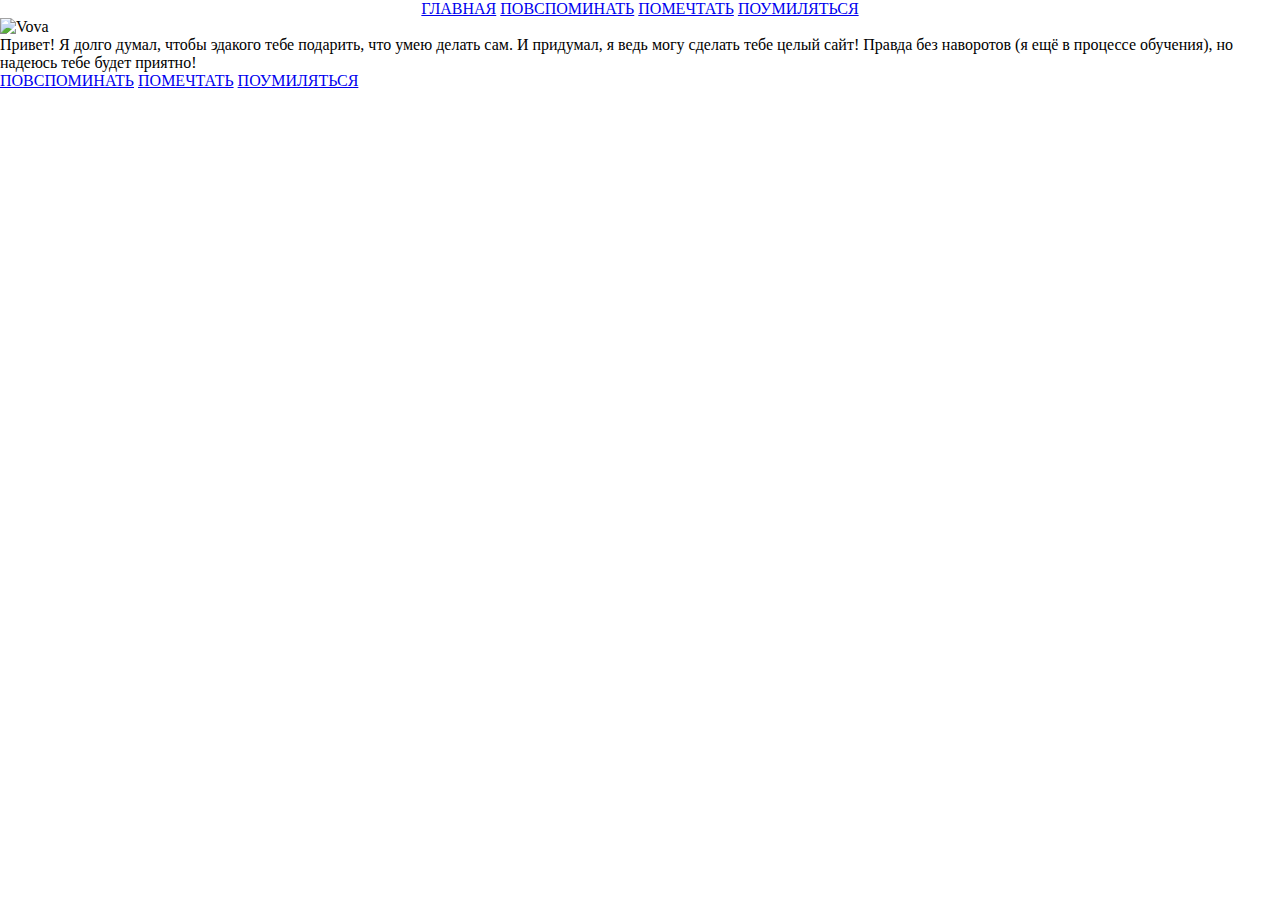
==== index.html @ 22deee35 "init" ====
<!DOCTYPE html>
<html lang="en">
<head>
  <meta charset="UTF-8">
  <meta name="viewport" content="width=device-width, initial-scale=1.0">
  <title>Подарок Ксюше</title>
  <link rel="stylesheet" href="./style.css">
  <link rel="icon" href="./img/hearts.png" type="image/png">
  <link href="https://fonts.googleapis.com/css2?family=Allura&family=Montserrat:wght@300;400;500;600;700&display=swap" rel="stylesheet">
</head>
<body>
  <header>
    <nav>
        <a href="./1.html" class="nav-btn">ГЛАВНАЯ</a>
        <a href="#about" class="nav-btn">ПОВСПОМИНАТЬ</a>
        <a href="#best" class="nav-btn">ПОМЕЧТАТЬ</a>
        <a href="#contacts" class="nav-btn">ПОУМИЛЯТЬСЯ</a>
    </nav>
  </header>
  <main class="main">
    <section class="hello-section">      
      <img src="" alt="Vova">
      <p>Привет! Я долго думал, чтобы эдакого тебе подарить, что умею делать сам. И придумал, я ведь могу сделать тебе целый сайт! Правда без наворотов (я ещё в процессе обучения), но надеюсь тебе будет приятно!</p>
      <div class="btn-container">
        <a href="#about" class="main-btn">ПОВСПОМИНАТЬ</a>
        <a href="#best" class="main-btn">ПОМЕЧТАТЬ</a>
        <a href="#contacts" class="main-btn">ПОУМИЛЯТЬСЯ</a>
      </div>
    </section>
    <section>

    </section>
    <section>

    </section>
    <section>

    </section>
  </main>
  
</body>
</html>
---- style.css ----
html,
body {
  max-width: 1440px;
  margin: 0 auto;
  padding: 0;
  scroll-behavior: smooth;
  user-select: none;
  -webkit-user-select: none;
  -moz-user-select: none;
  -ms-user-select: none; 
}

body {
  height: 100%;
  display: flex;
  flex-direction: column;
  align-items: center;
  overflow-x: hidden;
}

p {
  margin: 0;
}

.hello-container {
  display: flex;
  flex-direction: column;
  align-items: center;
}
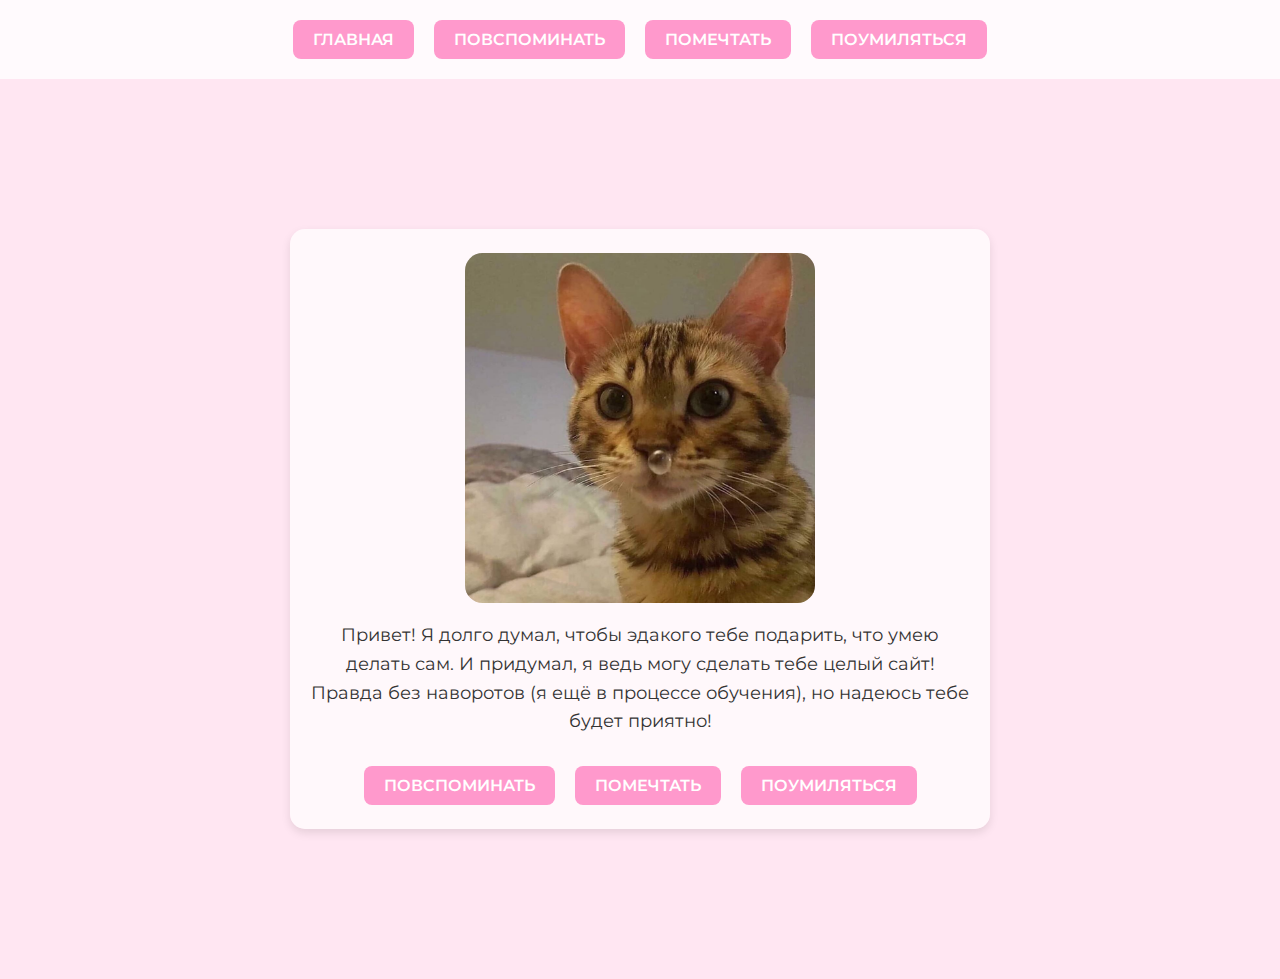
==== commit 9a93883a: "2:02" ====
--- a/index.html
+++ b/index.html
@@ -11,32 +11,22 @@
 <body>
   <header>
     <nav>
-        <a href="./1.html" class="nav-btn">ГЛАВНАЯ</a>
-        <a href="#about" class="nav-btn">ПОВСПОМИНАТЬ</a>
-        <a href="#best" class="nav-btn">ПОМЕЧТАТЬ</a>
-        <a href="#contacts" class="nav-btn">ПОУМИЛЯТЬСЯ</a>
+        <a href="./index.html" class="nav-btn">ГЛАВНАЯ</a>
+        <a href="./memory.html" class="nav-btn">ПОВСПОМИНАТЬ</a>
+        <a href="./dreams.html" class="nav-btn">ПОМЕЧТАТЬ</a>
+        <a href="./cat.html" class="nav-btn">ПОУМИЛЯТЬСЯ</a>
     </nav>
   </header>
   <main class="main">
     <section class="hello-section">      
-      <img src="" alt="Vova">
+      <img src="./img/Vova.jpg" alt="Vova">
       <p>Привет! Я долго думал, чтобы эдакого тебе подарить, что умею делать сам. И придумал, я ведь могу сделать тебе целый сайт! Правда без наворотов (я ещё в процессе обучения), но надеюсь тебе будет приятно!</p>
       <div class="btn-container">
-        <a href="#about" class="main-btn">ПОВСПОМИНАТЬ</a>
-        <a href="#best" class="main-btn">ПОМЕЧТАТЬ</a>
-        <a href="#contacts" class="main-btn">ПОУМИЛЯТЬСЯ</a>
+        <a href="./memory.html" class="main-btn">ПОВСПОМИНАТЬ</a>
+        <a href="/dreams.html" class="main-btn">ПОМЕЧТАТЬ</a>
+        <a href="./cat.html" class="main-btn">ПОУМИЛЯТЬСЯ</a>
       </div>
     </section>
-    <section>
-
-    </section>
-    <section>
-
-    </section>
-    <section>
-
-    </section>
-  </main>
-  
+  </main>  
 </body>
 </html>--- a/style.css
+++ b/style.css
@@ -1,29 +1,200 @@
-html,
+html {
+  box-sizing: border-box;
+}
+
+*, *::before, *::after {
+  box-sizing: inherit;
+}
+
 body {
-  max-width: 1440px;
-  margin: 0 auto;
+  margin: 0;
   padding: 0;
-  scroll-behavior: smooth;
-  user-select: none;
-  -webkit-user-select: none;
-  -moz-user-select: none;
-  -ms-user-select: none; 
-}
-
-body {
+  font-family: 'Montserrat', sans-serif;
+  background: #ffe6f2 url("https://via.placeholder.com/1920x1080?text=Фон") no-repeat center center fixed;
+  background-size: cover;
+  color: #333;
+}
+
+html, body {
+  margin: 0;
+  padding: 0;
   height: 100%;
+  overflow: hidden; /* Отключает прокрутку */
+}
+
+/* Хедер и навигация */
+header {
+  background: rgba(255, 255, 255, 0.8);
+  padding: 20px 0;
+}
+
+header nav {
+  display: flex;
+  justify-content: center;
+  gap: 20px;
+}
+
+.nav-btn {
+  text-decoration: none;
+  padding: 10px 20px;
+  background: #ff99cc;
+  border-radius: 8px;
+  color: #fff;
+  font-weight: 600;
+  transition: background 0.3s ease;
+}
+
+.nav-btn:hover {
+  background: #ff66b3;
+}
+
+/* Основная часть */
+main {
+  width: 100vw;
+  height: 100vh; /* Занимаем всю высоту окна */
+  display: flex;
+  justify-content: center;
+  align-items: center;
+  background: #ffe6f2; /* Пример фона */
+}
+
+/* Приветственный блок */
+.hello-section {
+  width: 700px;
+  height: 600px;
+  background: rgba(255,255,255,0.7);
+  border-radius: 15px;
+  padding: 20px;
+  text-align: center;
+  position: relative;
+  /* Убираем смещение по вертикали для ровного центрирования */
   display: flex;
   flex-direction: column;
-  align-items: center;
-  overflow-x: hidden;
-}
-
-p {
-  margin: 0;
-}
-
-.hello-container {
+  justify-content: center;
+  align-items: center;
+  box-shadow: 0 4px 10px rgba(0,0,0,0.1);
+}
+
+.hello-section img {
+  width: 350px;
+  height: 350px;
+  border-radius: 5%;
+  object-fit: cover;
+}
+
+.hello-section p {
+  font-size: 18px;
+  margin-bottom: 30px;
+  line-height: 1.6;
+}
+
+.btn-container {
+  display: flex;
+  justify-content: center;
+  gap: 20px;
+}
+
+.main-btn {
+  text-decoration: none;
+  background: #ff99cc;
+  color: #fff;
+  font-weight: 600;
+  padding: 10px 20px;
+  border-radius: 8px;
+  transition: background 0.3s ease;
+}
+
+.main-btn:hover {
+  background: #ff66b3;
+}
+
+/* Слайдер */
+.slider-section {
+  width: 700px;
+  height: 600px;
+  position: relative;
+  background: rgba(255,255,255,0.7);
+  padding: 20px;
+  border-radius: 15px;
+  box-shadow: 0 4px 10px rgba(0,0,0,0.1);
   display: flex;
   flex-direction: column;
-  align-items: center;
-}
+  justify-content: center;
+  align-items: center;
+}
+
+.slider-container {
+  width: 100%;
+  height: 100%;
+  overflow: hidden;
+  border-radius: 15px;
+  display: flex;
+  align-items: center;
+}
+
+.slider-track {
+  display: flex;
+  transition: transform 0.4s ease;
+}
+
+.slide {
+  min-width: 100%;
+  display: flex;
+  flex-direction: column;
+  align-items: center;
+  justify-content: center;
+}
+
+.slide img {
+  width: 400px;
+  height: 400px;
+  border-radius: 15px;
+  object-fit: cover;
+}
+
+.caption {
+  margin-top: 10px;
+  font-size: 16px;
+  color: #333;
+  text-align: center;
+}
+
+/* Кнопки управления слайдером по центру внизу */
+.slider-btn-container {
+  position: absolute;
+  bottom: 20px;
+  left: 50%;
+  transform: translateX(-50%);
+  display: flex;
+  gap: 10px;
+}
+
+.slider-btn {
+  background: transparent;
+  border: none;
+  cursor: pointer;
+  padding: 0;
+  transition: opacity 0.3s ease;
+}
+
+.slider-btn:hover {
+  opacity: 0.7;
+}
+
+/* Делаем стрелки чёрными */
+.slider-btn svg rect {
+  stroke: #000;
+}
+
+.slider-btn svg path {
+  stroke: #000;
+}
+
+/* Заголовки */
+h1, h2, h3, h4, h5, h6 {
+  font-family: 'Allura', cursive;
+  font-weight: 400;
+  color: #cc0066;
+  text-align: center;
+  margin-top: 0;
+}
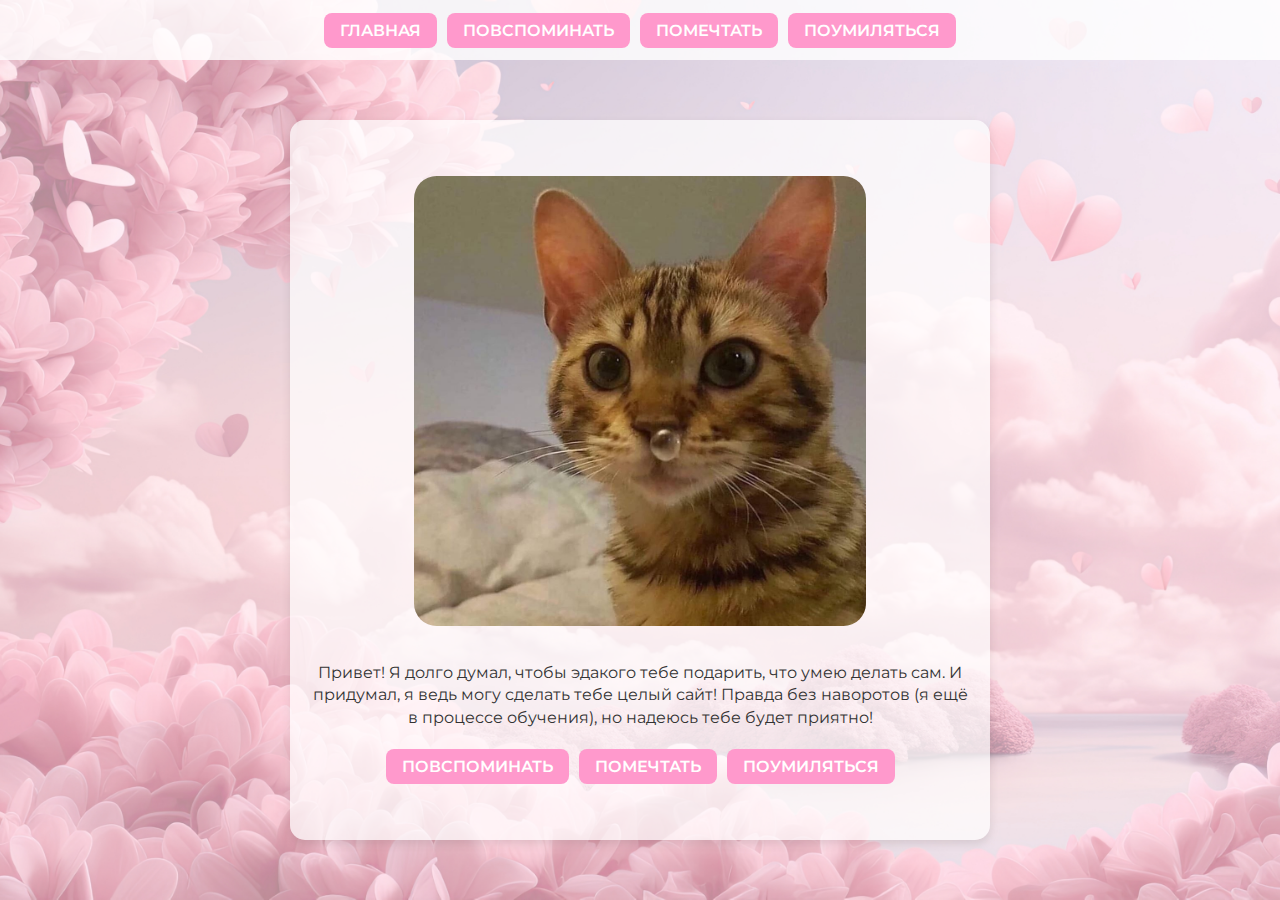
==== commit 00f527e1: "практически конец2" ====
--- a/index.html
+++ b/index.html
@@ -9,6 +9,17 @@
   <link href="https://fonts.googleapis.com/css2?family=Allura&family=Montserrat:wght@300;400;500;600;700&display=swap" rel="stylesheet">
 </head>
 <body>
+  <div class="hearts-container">
+    <div class="heart"><div class="heart-inner"></div></div>
+    <div class="heart"><div class="heart-inner"></div></div>
+    <div class="heart"><div class="heart-inner"></div></div>
+    <div class="heart"><div class="heart-inner"></div></div>
+    <div class="heart"><div class="heart-inner"></div></div>
+    <div class="heart"><div class="heart-inner"></div></div>
+    <div class="heart"><div class="heart-inner"></div></div>
+    <div class="heart"><div class="heart-inner"></div></div>
+    <div class="heart"><div class="heart-inner"></div></div>
+  </div>
   <header>
     <nav>
         <a href="./index.html" class="nav-btn">ГЛАВНАЯ</a>
--- a/style.css
+++ b/style.css
@@ -10,33 +10,38 @@
   margin: 0;
   padding: 0;
   font-family: 'Montserrat', sans-serif;
-  background: #ffe6f2 url("https://via.placeholder.com/1920x1080?text=Фон") no-repeat center center fixed;
+  background: #ffe6f2;
   background-size: cover;
   color: #333;
-}
-
-html, body {
-  margin: 0;
-  padding: 0;
   height: 100%;
-  overflow: hidden; /* Отключает прокрутку */
-}
-
-/* Хедер и навигация */
+  overflow: hidden; /* Отключаем прокрутку */
+  background-image: url('./img/vecteezy1.jpg');
+  background-size: cover; /* Масштабирует изображение, чтобы покрыть весь фон */
+  background-repeat: no-repeat; /* Предотвращает повторение изображения */
+  background-position: center center; /* Центрирует изображение */
+  
+}
+
+/* Задаём фиксированную высоту хедера */
 header {
   background: rgba(255, 255, 255, 0.8);
-  padding: 20px 0;
+  padding: 10px 0;
+  height: 60px;
+  box-sizing: border-box;
+  display: flex;
+  justify-content: center;
+  align-items: center;
 }
 
 header nav {
   display: flex;
   justify-content: center;
-  gap: 20px;
+  gap: 10px;
 }
 
 .nav-btn {
   text-decoration: none;
-  padding: 10px 20px;
+  padding: 8px 16px;
   background: #ff99cc;
   border-radius: 8px;
   color: #fff;
@@ -48,50 +53,54 @@
   background: #ff66b3;
 }
 
-/* Основная часть */
+/* Основная часть: занимаем высоту экрана за вычетом хедера */
 main {
   width: 100vw;
-  height: 100vh; /* Занимаем всю высоту окна */
-  display: flex;
-  justify-content: center;
-  align-items: center;
-  background: #ffe6f2; /* Пример фона */
+  height: calc(100vh - 60px);
+  display: flex;
+  justify-content: center;
+  align-items: center;
+
 }
 
 /* Приветственный блок */
 .hello-section {
-  width: 700px;
-  height: 600px;
+  width: 90vw;
+  max-width: 700px;
+  /* Нет жесткого height, только max-height */
+  max-height: 80vh; 
+  min-height: 80vh; 
   background: rgba(255,255,255,0.7);
   border-radius: 15px;
   padding: 20px;
   text-align: center;
   position: relative;
-  /* Убираем смещение по вертикали для ровного центрирования */
   display: flex;
   flex-direction: column;
-  justify-content: center;
-  align-items: center;
+  box-sizing: border-box;
   box-shadow: 0 4px 10px rgba(0,0,0,0.1);
+  justify-content: center;
+  align-items: center;
 }
 
 .hello-section img {
-  width: 350px;
-  height: 350px;
+  max-width: 80%;
+  max-height: 50vh;
   border-radius: 5%;
   object-fit: cover;
+  margin-bottom: 20px;
 }
 
 .hello-section p {
-  font-size: 18px;
-  margin-bottom: 30px;
-  line-height: 1.6;
+  font-size: 16px;
+  margin-bottom: 20px;
+  line-height: 1.4;
 }
 
 .btn-container {
   display: flex;
   justify-content: center;
-  gap: 20px;
+  gap: 10px;
 }
 
 .main-btn {
@@ -99,7 +108,7 @@
   background: #ff99cc;
   color: #fff;
   font-weight: 600;
-  padding: 10px 20px;
+  padding: 8px 16px;
   border-radius: 8px;
   transition: background 0.3s ease;
 }
@@ -110,9 +119,10 @@
 
 /* Слайдер */
 .slider-section {
-  width: 700px;
-  height: 600px;
-  position: relative;
+  width: 90vw;
+  max-width: 700px;
+  max-height: 80vh; 
+  min-height: 80vh; 
   background: rgba(255,255,255,0.7);
   padding: 20px;
   border-radius: 15px;
@@ -121,6 +131,7 @@
   flex-direction: column;
   justify-content: center;
   align-items: center;
+  gap: 20px;
 }
 
 .slider-container {
@@ -129,12 +140,15 @@
   overflow: hidden;
   border-radius: 15px;
   display: flex;
-  align-items: center;
+  /* align-items: center;
+  justify-content: center; */
 }
 
 .slider-track {
   display: flex;
-  transition: transform 0.4s ease;
+  transition: transform 1s ease;
+  /* align-items: center;
+  justify-content: center; */
 }
 
 .slide {
@@ -146,25 +160,21 @@
 }
 
 .slide img {
-  width: 400px;
-  height: 400px;
+  max-width: 80%;
+  max-height: 50vh;
   border-radius: 15px;
   object-fit: cover;
 }
 
 .caption {
   margin-top: 10px;
-  font-size: 16px;
+  font-size: 14px;
   color: #333;
   text-align: center;
 }
 
-/* Кнопки управления слайдером по центру внизу */
+/* Кнопки слайдера */
 .slider-btn-container {
-  position: absolute;
-  bottom: 20px;
-  left: 50%;
-  transform: translateX(-50%);
   display: flex;
   gap: 10px;
 }
@@ -178,16 +188,12 @@
 }
 
 .slider-btn:hover {
-  opacity: 0.7;
-}
-
-/* Делаем стрелки чёрными */
-.slider-btn svg rect {
-  stroke: #000;
-}
-
+  opacity: 0.5;
+}
+
+.slider-btn svg rect,
 .slider-btn svg path {
-  stroke: #000;
+  stroke: #000; /* Чёрные стрелки */
 }
 
 /* Заголовки */
@@ -198,3 +204,109 @@
   text-align: center;
   margin-top: 0;
 }
+
+.hearts-container {
+  position: fixed;
+  top: 0;
+  left: 0;
+  width: 100%;
+  height: 100%;
+  pointer-events: none; 
+  z-index: 9999; 
+  overflow: hidden;
+}
+
+.heart {
+  position: absolute;
+  width: 20px;
+  height: 20px;
+  top: -10%; 
+  left: calc(100% * var(--pos));
+  
+  animation: fall var(--fall-duration,5s) linear infinite;
+  animation-delay: var(--fall-delay,0s);
+  --pos: 0.5;
+}
+
+.heart-inner {
+  width: 100%;
+  height: 100%;
+  background: url('data:image/svg+xml;utf8,<svg viewBox="0 0 32 29.6" xmlns="http://www.w3.org/2000/svg"><path fill="%23ff66b3" d="M23.6.4c-2.6 0-5 1.1-6.6 2.9C15.4 1.5 13 .4 10.4.4 4.7.4 0 5 0 10.7c0 11.3 16 18.5 16 18.5s16-7.2 16-18.5c0-5.7-4.7-10.3-10.4-10.3z"/></svg>') no-repeat center center;
+  background-size: contain;
+  
+  animation: sway var(--sway-duration,3s) ease-in-out infinite alternate;
+}
+
+@keyframes fall {
+  0% {
+    transform: translateY(0) scale(1);
+    opacity: 1;
+  }
+  100% {
+    transform: translateY(110vh) scale(0.8);
+    opacity: 0;
+  }
+}
+
+@keyframes sway {
+  0% { transform: translateX(0) rotate(0deg); }
+  100% { transform: translateX(20px) rotate(15deg); }
+}
+
+/* Настройки для разных сердечек - больше сердечек, разные параметры */
+.heart:nth-child(1) {
+  --pos: 0.1;
+  --fall-duration: 5s;
+  --sway-duration: 3s;
+  --fall-delay: 0s;
+}
+.heart:nth-child(2) {
+  --pos: 0.2;
+  --fall-duration: 6s;
+  --sway-duration: 2.5s;
+  --fall-delay: 1s;
+}
+.heart:nth-child(3) {
+  --pos: 0.3;
+  --fall-duration: 4s;
+  --sway-duration: 3.5s;
+  --fall-delay: 0.5s;
+}
+.heart:nth-child(4) {
+  --pos: 0.4;
+  --fall-duration: 5.5s;
+  --sway-duration: 2s;
+  --fall-delay: 1.5s;
+}
+.heart:nth-child(5) {
+  --pos: 0.5;
+  --fall-duration: 5s;
+  --sway-duration: 3s;
+  --fall-delay: 0.8s;
+}
+
+/* Новые сердечки со слегка отличающимися параметрами */
+.heart:nth-child(6) {
+  --pos: 0.6;
+  --fall-duration: 5.2s;
+  --sway-duration: 3.2s;
+  --fall-delay: 2s;
+}
+.heart:nth-child(7) {
+  --pos: 0.7;
+  --fall-duration: 4.5s;
+  --sway-duration: 2.8s;
+  --fall-delay: 0.3s;
+}
+.heart:nth-child(8) {
+  --pos: 0.8;
+  --fall-duration: 6.5s;
+  --sway-duration: 4s;
+  --fall-delay: 1.2s;
+}
+.heart:nth-child(9) {
+  --pos: 0.9;
+  --fall-duration: 5.8s;
+  --sway-duration: 2.2s;
+  --fall-delay: 0.6s;
+}
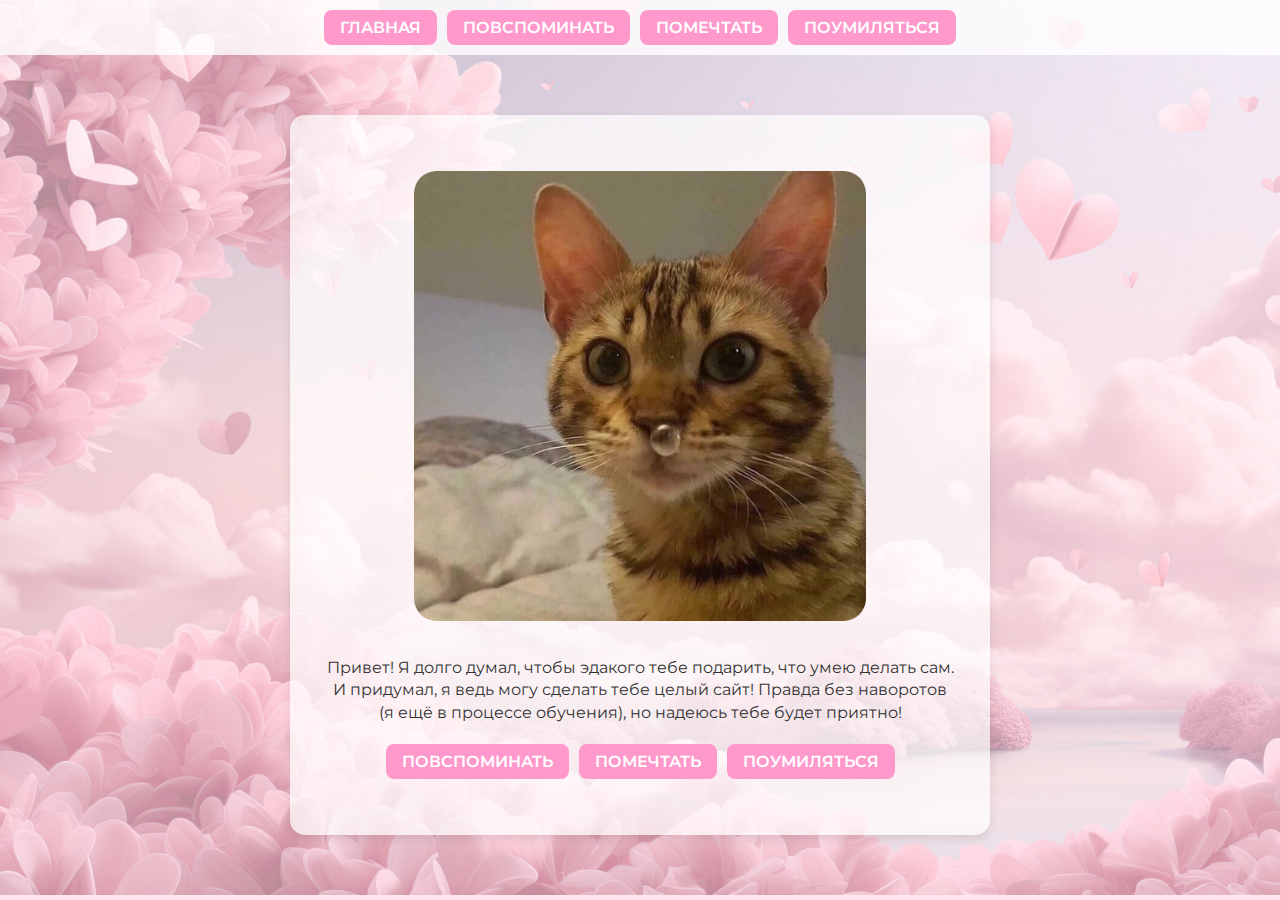
==== commit b8df4782: "finish memory" ====
--- a/index.html
+++ b/index.html
@@ -31,7 +31,7 @@
   <main class="main">
     <section class="hello-section">      
       <img src="./img/Vova.jpg" alt="Vova">
-      <p>Привет! Я долго думал, чтобы эдакого тебе подарить, что умею делать сам. И придумал, я ведь могу сделать тебе целый сайт! Правда без наворотов (я ещё в процессе обучения), но надеюсь тебе будет приятно!</p>
+      <p>Привет! Я долго думал, чтобы эдакого тебе подарить, что умею делать сам.<br>И придумал, я ведь могу сделать тебе целый сайт! Правда без наворотов<br>(я ещё в процессе обучения), но надеюсь тебе будет приятно!</p>
       <div class="btn-container">
         <a href="./memory.html" class="main-btn">ПОВСПОМИНАТЬ</a>
         <a href="/dreams.html" class="main-btn">ПОМЕЧТАТЬ</a>
--- a/style.css
+++ b/style.css
@@ -26,7 +26,7 @@
 header {
   background: rgba(255, 255, 255, 0.8);
   padding: 10px 0;
-  height: 60px;
+  max-height: 60px;
   box-sizing: border-box;
   display: flex;
   justify-content: center;
@@ -120,18 +120,18 @@
 /* Слайдер */
 .slider-section {
   width: 90vw;
-  max-width: 700px;
-  max-height: 80vh; 
-  min-height: 80vh; 
+  max-width: 900px;
+  max-height: 90vh; 
+  min-height: 90vh; 
   background: rgba(255,255,255,0.7);
-  padding: 20px;
+  padding-top: 10px;
+  box-shadow: 0 4px 10px rgba(0,0,0,0.1);
+  display: flex;
+  flex-direction: column;
+  justify-content: center;
+  align-items: center;
+  gap: 10px;
   border-radius: 15px;
-  box-shadow: 0 4px 10px rgba(0,0,0,0.1);
-  display: flex;
-  flex-direction: column;
-  justify-content: center;
-  align-items: center;
-  gap: 20px;
 }
 
 .slider-container {
@@ -157,20 +157,25 @@
   flex-direction: column;
   align-items: center;
   justify-content: center;
+  position: relative;
 }
 
 .slide img {
-  max-width: 80%;
-  max-height: 50vh;
+  max-width: 95%;
+  max-height: 75vh;
   border-radius: 15px;
   object-fit: cover;
 }
 
 .caption {
-  margin-top: 10px;
-  font-size: 14px;
-  color: #333;
+  font-size: 18px;
+  background-color: #333333ae;
+  padding: 8px;
+  border-radius: 5px;
+  color: #ffffff;
   text-align: center;
+  position: absolute;
+  bottom: 0;
 }
 
 /* Кнопки слайдера */
